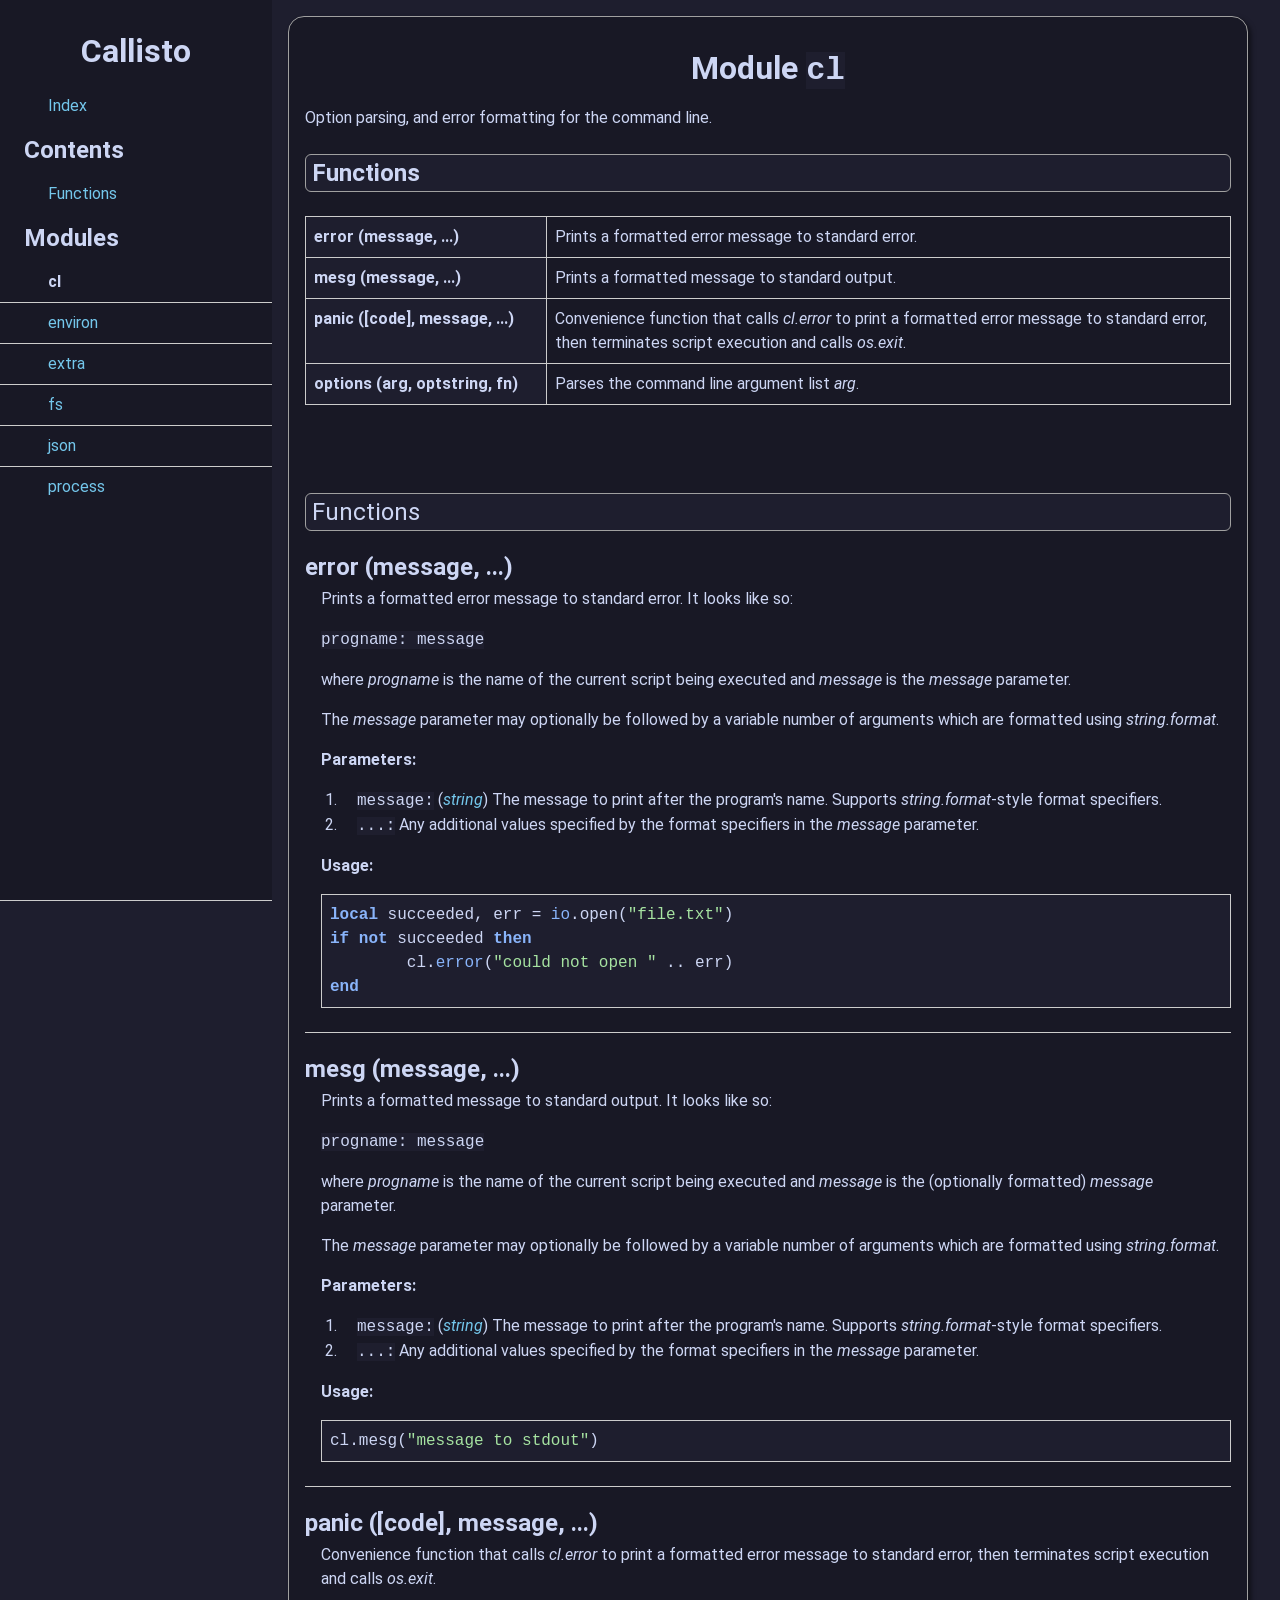
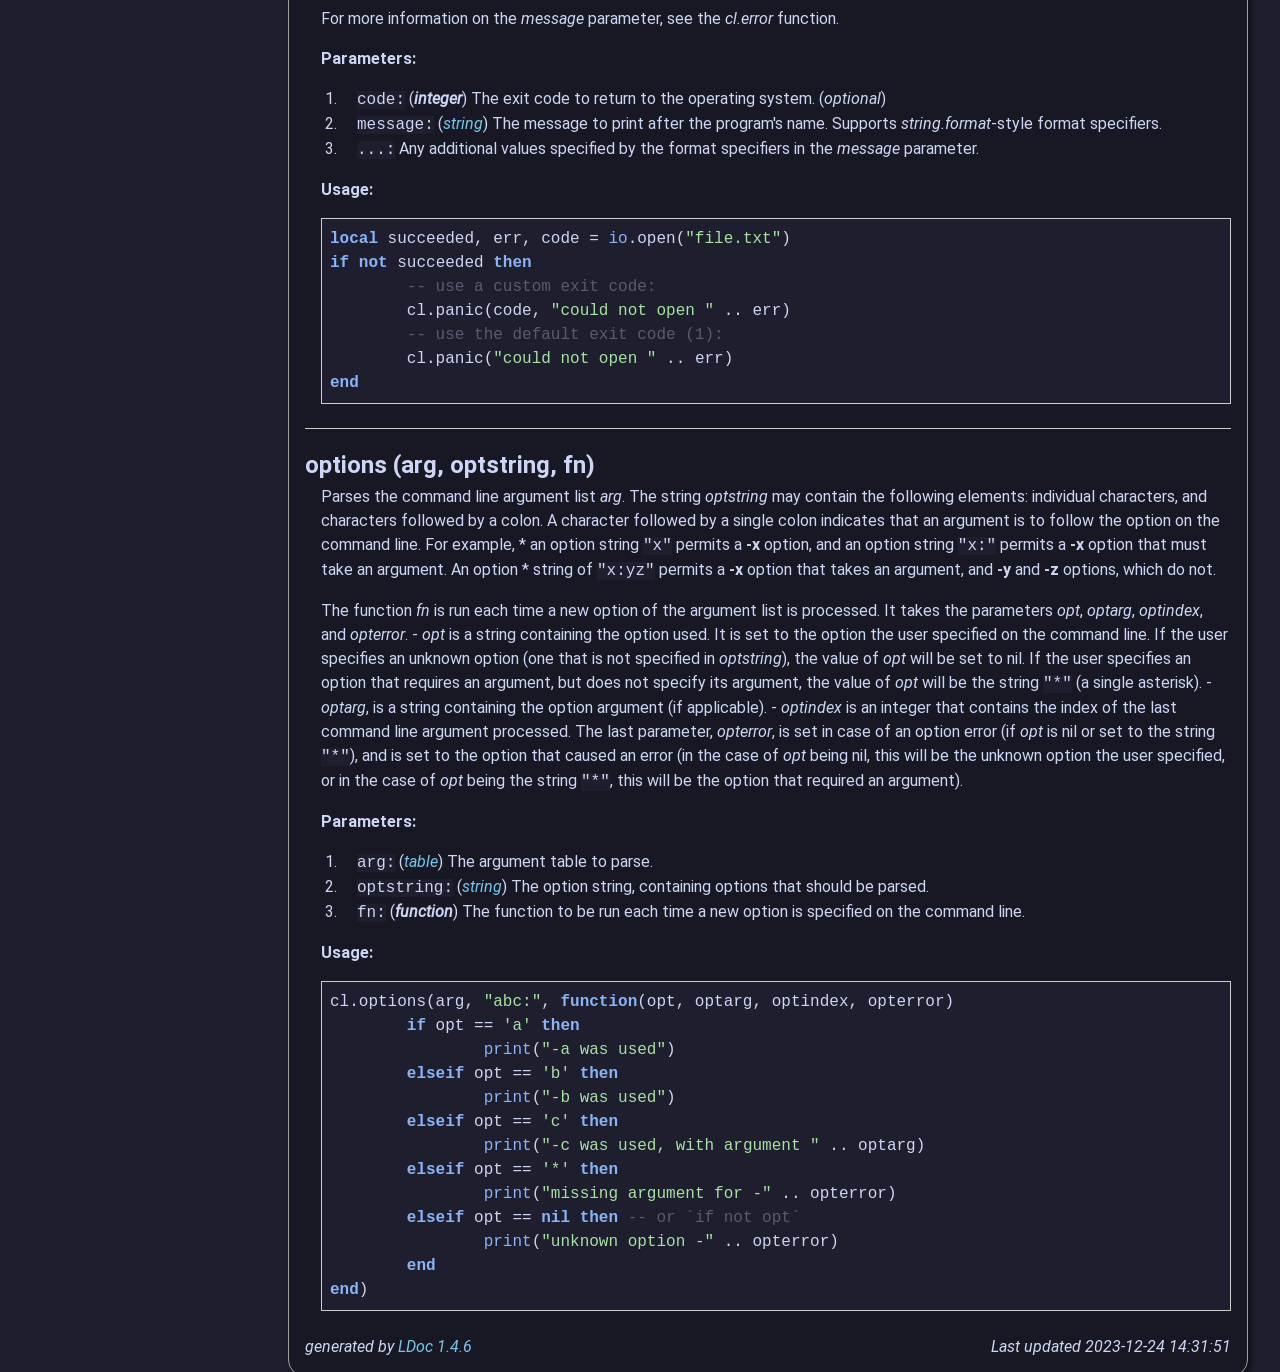
==== doc/modules/cl.html @ 809450e4 "add generated documentation" ====
<!DOCTYPE html PUBLIC "-//W3C//DTD XHTML 1.0 Strict//EN"
   "http://www.w3.org/TR/xhtml1/DTD/xhtml1-strict.dtd">
<html>
<meta http-equiv="Content-Type" content="text/html; charset=UTF-8"/>
<head>
    <title>Callisto library documentation</title>
    <link rel="stylesheet" href="../ldoc.css" type="text/css" />
</head>
<body>

<div id="container">

<div id="product">
	<div id="product_logo"></div>
	<div id="product_name"><big><b></b></big></div>
	<div id="product_description"></div>
</div> <!-- id="product" -->


<div id="main">


<!-- Menu -->

<div id="navigation">
<br/>
<h1>Callisto</h1>

<ul>
  <li><a href="../index.html">Index</a></li>
</ul>

<h2>Contents</h2>
<ul>
<li><a href="#Functions">Functions</a></li>
</ul>


<h2>Modules</h2>
<ul class="nowrap">
  <li><strong>cl</strong></li>
  <li><a href="../modules/environ.html">environ</a></li>
  <li><a href="../modules/extra.html">extra</a></li>
  <li><a href="../modules/fs.html">fs</a></li>
  <li><a href="../modules/json.html">json</a></li>
  <li><a href="../modules/process.html">process</a></li>
</ul>

</div>

<div id="content">

<h1>Module <code>cl</code></h1>
<p>Option parsing, and error formatting
 for the command line.</p>
<p>

</p>


<h2><a href="#Functions">Functions</a></h2>
<table class="function_list">
	<tr>
	<td class="name" nowrap><a href="#error">error (message, ...)</a></td>
	<td class="summary">Prints a formatted error message to standard error.</td>
	</tr>
	<tr>
	<td class="name" nowrap><a href="#mesg">mesg (message, ...)</a></td>
	<td class="summary">Prints a formatted message to standard output.</td>
	</tr>
	<tr>
	<td class="name" nowrap><a href="#panic">panic ([code], message, ...)</a></td>
	<td class="summary">Convenience function that calls <em>cl.error</em> to
 print a formatted error message to standard error,
 then terminates script execution and calls <em>os.exit</em>.</td>
	</tr>
	<tr>
	<td class="name" nowrap><a href="#options">options (arg, optstring, fn)</a></td>
	<td class="summary">Parses the command line argument list <em>arg</em>.</td>
	</tr>
</table>

<br/>
<br/>


    <h2 class="section-header "><a name="Functions"></a>Functions</h2>

    <dl class="function">
    <dt>
    <a name = "error"></a>
    <strong>error (message, ...)</strong>
    </dt>
    <dd>
    Prints a formatted error message to standard error.
 It looks like so:</p>

<p> <code>progname: message</code></p>

<p> where <em>progname</em> is the name of the current script
 being executed and <em>message</em> is the <em>message</em> parameter.</p>

<p> The <em>message</em> parameter may optionally be followed by
 a variable number of arguments which are formatted
 using <em>string.format</em>.


    <h3>Parameters:</h3>
    <ul>
        <li><span class="parameter">message</span>
            <span class="types"><a class="type" href="https://www.lua.org/manual/5.2/manual.html#6.4">string</a></span>
         The message to print after the program's name. Supports <em>string.format</em>-style format specifiers.
        </li>
        <li><span class="parameter">...</span>
         Any additional values specified by the format specifiers in the <em>message</em> parameter.
        </li>
    </ul>




    <h3>Usage:</h3>
    <ul>
        <pre class="example"><span class="keyword">local</span> succeeded, err = <span class="global">io</span>.open(<span class="string">"file.txt"</span>)
<span class="keyword">if</span> <span class="keyword">not</span> succeeded <span class="keyword">then</span>
	cl.<span class="global">error</span>(<span class="string">"could not open "</span> .. err)
<span class="keyword">end</span></pre>
    </ul>

</dd>
    <dt>
    <a name = "mesg"></a>
    <strong>mesg (message, ...)</strong>
    </dt>
    <dd>
    Prints a formatted message to standard output.
 It looks like so:</p>

<p> <code>progname: message</code></p>

<p> where <em>progname</em> is the name of the current script
 being executed and <em>message</em> is the (optionally
 formatted) <em>message</em> parameter.</p>

<p> The <em>message</em> parameter may optionally be followed by
 a variable number of arguments which are formatted
 using <em>string.format</em>.


    <h3>Parameters:</h3>
    <ul>
        <li><span class="parameter">message</span>
            <span class="types"><a class="type" href="https://www.lua.org/manual/5.2/manual.html#6.4">string</a></span>
         The message to print after the program's name. Supports <em>string.format</em>-style format specifiers.
        </li>
        <li><span class="parameter">...</span>
         Any additional values specified by the format specifiers in the <em>message</em> parameter.
        </li>
    </ul>




    <h3>Usage:</h3>
    <ul>
        <pre class="example">cl.mesg(<span class="string">"message to stdout"</span>)</pre>
    </ul>

</dd>
    <dt>
    <a name = "panic"></a>
    <strong>panic ([code], message, ...)</strong>
    </dt>
    <dd>
    Convenience function that calls <em>cl.error</em> to
 print a formatted error message to standard error,
 then terminates script execution and calls <em>os.exit</em>. </p>

<p> For more information on the <em>message</em> parameter,
 see the <em>cl.error</em> function.


    <h3>Parameters:</h3>
    <ul>
        <li><span class="parameter">code</span>
            <span class="types"><span class="type">integer</span></span>
         The exit code to return to the operating system.
         (<em>optional</em>)
        </li>
        <li><span class="parameter">message</span>
            <span class="types"><a class="type" href="https://www.lua.org/manual/5.2/manual.html#6.4">string</a></span>
         The message to print after the program's name. Supports <em>string.format</em>-style format specifiers.
        </li>
        <li><span class="parameter">...</span>
         Any additional values specified by the format specifiers in the <em>message</em> parameter.
        </li>
    </ul>




    <h3>Usage:</h3>
    <ul>
        <pre class="example"><span class="keyword">local</span> succeeded, err, code = <span class="global">io</span>.open(<span class="string">"file.txt"</span>)
<span class="keyword">if</span> <span class="keyword">not</span> succeeded <span class="keyword">then</span>
	<span class="comment">-- use a custom exit code:
</span>	cl.panic(code, <span class="string">"could not open "</span> .. err)
	<span class="comment">-- use the default exit code (1):
</span>	cl.panic(<span class="string">"could not open "</span> .. err)
<span class="keyword">end</span></pre>
    </ul>

</dd>
    <dt>
    <a name = "options"></a>
    <strong>options (arg, optstring, fn)</strong>
    </dt>
    <dd>
    Parses the command line argument list <em>arg</em>.
 The string <em>optstring</em> may contain the following elements:
 individual characters, and characters followed by a colon.
 A character followed by a single colon indicates that an
 argument is to follow the option on the command line. For
 example, * an option string <code>&quot;x&quot;</code> permits a <strong>-x</strong> option,
 and an option string <code>&quot;x:&quot;</code> permits a <strong>-x</strong> option that
 must take an argument. An option * string of <code>&quot;x:yz&quot;</code> permits
 a <strong>-x</strong> option that takes an argument, and <strong>-y</strong> and <strong>-z</strong>
 options, which do not.</p>

<p> The function <em>fn</em> is run each time a new option of the argument
 list is processed. It takes the parameters <em>opt</em>, <em>optarg</em>,
 <em>optindex</em>, and <em>opterror</em>.
 - <em>opt</em> is a string containing the option used. It is set
 to the option the user specified on the command line.
 If the user specifies an unknown option (one that is
 not specified in <em>optstring</em>), the value of <em>opt</em> will
 be set to nil. If the user specifies an option that
 requires an argument, but does not specify its argument,
 the value of <em>opt</em> will be the string <code>&quot;*&quot;</code> (a single
 asterisk).
 - <em>optarg</em>, is a string containing the option argument
 (if applicable).
 - <em>optindex</em> is an integer that contains the index of the
 last command line argument processed. The last parameter,
 <em>opterror</em>, is set in case of an option error (if <em>opt</em>
 is nil or set to the string <code>&quot;*&quot;</code>), and is set to the
 option that caused an error (in the case of <em>opt</em> being
 nil, this will be the unknown option the user specified,
 or in the case of <em>opt</em> being the string <code>&quot;*&quot;</code>, this
 will be the option that required an argument).


    <h3>Parameters:</h3>
    <ul>
        <li><span class="parameter">arg</span>
            <span class="types"><a class="type" href="https://www.lua.org/manual/5.2/manual.html#6.5">table</a></span>
         The argument table to parse.
        </li>
        <li><span class="parameter">optstring</span>
            <span class="types"><a class="type" href="https://www.lua.org/manual/5.2/manual.html#6.4">string</a></span>
         The option string, containing options that should be parsed.
        </li>
        <li><span class="parameter">fn</span>
            <span class="types"><span class="type">function</span></span>
         The function to be run each time a new option is specified on the command line.
        </li>
    </ul>




    <h3>Usage:</h3>
    <ul>
        <pre class="example">cl.options(arg, <span class="string">"abc:"</span>, <span class="keyword">function</span>(opt, optarg, optindex, opterror)
	<span class="keyword">if</span> opt == <span class="string">'a'</span> <span class="keyword">then</span>
		<span class="global">print</span>(<span class="string">"-a was used"</span>)
	<span class="keyword">elseif</span> opt == <span class="string">'b'</span> <span class="keyword">then</span>
		<span class="global">print</span>(<span class="string">"-b was used"</span>)
	<span class="keyword">elseif</span> opt == <span class="string">'c'</span> <span class="keyword">then</span>
		<span class="global">print</span>(<span class="string">"-c was used, with argument "</span> .. optarg)
	<span class="keyword">elseif</span> opt == <span class="string">'*'</span> <span class="keyword">then</span>
		<span class="global">print</span>(<span class="string">"missing argument for -"</span> .. opterror)
	<span class="keyword">elseif</span> opt == <span class="keyword">nil</span> <span class="keyword">then</span> <span class="comment">-- or `<code>if not opt</code>`
</span>		<span class="global">print</span>(<span class="string">"unknown option -"</span> .. opterror)
	<span class="keyword">end</span>
<span class="keyword">end</span>)</pre>
    </ul>

</dd>
</dl>


</div> <!-- id="content" -->
</div> <!-- id="main" -->
<div id="about">
<i>generated by <a href="http://github.com/stevedonovan/LDoc">LDoc 1.4.6</a></i>
<i style="float:right;">Last updated 2023-12-24 14:31:51 </i>
</div> <!-- id="about" -->
</div> <!-- id="container" -->
</body>
</html>
---- doc/ldoc.css ----
/* BEGIN RESET
Copyright (c) 2010, Yahoo! Inc. All rights reserved.
Code licensed under the BSD License:
http://developer.yahoo.com/yui/license.html
version: 2.8.2r1
*/
html { color: #FFF; background: #FFF; } body,div,dl,dt,dd,ul,ol,li,h1,h2,h3,h4,h5,h6,pre,code,form,fieldset,legend,input,button,textarea,p,blockquote,th,td { margin: 0; padding: 0; } table { border-collapse: collapse; border-spacing: 0; } fieldset,img { border: 0; } address,caption,cite,code,dfn,em,strong,th,var,optgroup { font-style: inherit; font-weight: inherit; } del,ins { text-decoration: none; } li { list-style: bullet; margin-left: 20px; } caption,th { text-align: left; } h1,h2,h3,h4,h5,h6 { font-size: 100%; font-weight: bold; } q:before,q:after { content: ""; } abbr,acronym { border: 0; font-variant: normal; } sup { vertical-align: baseline; } sub { vertical-align: baseline; } legend { color: #000; } input,button,textarea,select,optgroup,option { font-family: inherit; font-size: inherit; font-style: inherit; font-weight: inherit; } input,button,textarea,select { font-size:100%; }

/* END RESET */

/*
 * LDoc styles customized for Callisto
 * Original style taken from Lua4z
 */

@media screen {
  html {
    margin: 0;
	color: #cdd6f4;
    background-color: #1e1e2e; /* Fills the page */
    position: relative; /* Fix for absolute positioning */
  }
  body {
    position: relative;
  }
}

body {
  margin: 0;
  font-size: 1em;
  line-height: 1.5em;
}

#container {
  position: relative;
  padding: 1em;
  background-color: #181825;
}

code,
tt,
span.parameter {
  font-family: "Andale Mono", "Lucida Console", monospace;
  background-color: #1e1e2e;
}

span.parameter:after {
  content: ":";
}

span.types:before {
  content: "(";
}

span.types:after {
  content: ")";
}

.type {
  font-weight: bold;
  font-style: italic;
}

p,
td,
th {
  font-size: 1em;
}

p,
ul {
  margin: 1em 0 0 0;
}

strong {
  font-weight: bold;
}

em,
var {
  font-style: italic;
}

var {
  color: #606060;
}

h1 {
  font-size: 2em;
  line-height: 1.2em;
  font-weight: bold;
  margin: 0.25em 0 0.5em 0;
  text-align: center;
}

h2,
h3,
h4 {
  margin: 1em 0 1em 0;
}

h2 {
  font-weight: normal;
  font-size: 1.5em;
  padding: 0.25em;
  background-color: #1e1e2e;
  border-radius: 0.25em;
  border: 1px solid #A0A0A0;
}

h3 {
  font-size: 1.2em;
}

h4 {
  font-size: 1em;
}

a:link {
  font-weight: normal;
  color: #004080;
  text-decoration: none;
}

a:visited {
  font-weight: normal;
  color: #006699;
  text-decoration: none;
}

a:link:hover {
  text-decoration: underline;
}

hr {
  color:#cccccc;
  background: #00007F;
  height: 1px;
}

blockquote {
  padding-left: 3em;
  border-left: 1px solid #CCCCCC;
}

ul {
  list-style-type: square;
}

li {
  padding-left: 1em;
}

p.name {
  font-family: "Andale Mono", monospace;
  padding-top: 1em;
}

pre.example,
pre {
  background-color: #1e1e2e;
  border: 1px solid #CCCCCC;
  padding: 0.5em;
  margin: 1em 0 0.5em 0;
  font-family: "Andale Mono", "Lucida Console", monospace;
  overflow: auto;
}

table.index {
  border: 1px solid #00007F;
}

table.index td {
  text-align: left;
  vertical-align: top;
}

#product a {
  outline: 0
}

#product {
  text-align: center;
  margin-top: 0.5em;
}

#product_name {
  font-size: 2em;
  margin: 0.5em 0 0.5em 0;
  font-weight: bold;
}

#main {
  background-color: #181825;
}

#navigation {
  margin: 1em -1em 1em -1em;
  background-color: #181825;
  overflow: visible;
  border-bottom: 1px solid #CCCCCC;
}

#navigation h2 {
  background-color: #181825;
  font-size: 1em;
  color: #cdd6f4;
  text-align: left;
  padding: 0.5em 0.5em 0.5em 1em;
  border: none;
  border-radius: 0;
  margin: 0;
}

#navigation ul {
  list-style-type: none;
  margin: 0;
}

#navigation ul ul {
  margin-top: 0.5em;
}

#navigation li {
  display: block;
  border-top: 1px solid #CCCCCC;
  padding: 0.5em 0.5em 0.5em 3em;
  margin: 0;
}

#navigation li li {
  border: none;
  padding: 0 0 0.5em 1em;
}

#content {
  padding: 0;
  background-color: #181825;
}

#footer {
  margin: 1em;
  color: #909090;
}

/* Mark item as Lua4z-only */
span.lua4z-only {
  position: relative;
}

span.lua4z-only:before {
  content: "z";
  line-height: 1.3em;
  font-size: 1em;
  float: right;
  display: inline-block;
  text-align: center;
  height: 1.5em;
  width: 1.5em;
  font-weight: bold;
  background-color: #00007F;
  border-radius: 0.75em;
  color: #cdd6f4;
}

/* If the span is a child of a paragraph, do not float right */
p > span.lua4z-only:before {
  float: none;
}

span.lua4z-only:hover {
  cursor: default;
}

span.module-std:before,
span.module-ext:before {
  color: #909090;
  float: right;
}

span.module-std:before {
  content: "std";
}

span.module-ext:before {
  content: "ext";
}

/* Introduce curved border around body */
@media only screen and (min-width: 30em) {
  body {
    margin: 1em;
  }
  #container {
    border: solid #A0A0A0 1px;
    border-radius: 1em;
    box-shadow: 3px 3px 5px rgba(0, 0, 0, 0.5);
  }
}

/* Pop out navigation as left sidebar */
@media only screen and (min-width: 50em) {
  body {
    margin-left: 18em;
  }
  #navigation {
    position: fixed;
    z-index: 10;
    top: 0;
    left: 0;
    padding: 0;
    margin: 0;
    width: 17em;
    overflow-y: scroll;
    -webkit-overflow-scrolling: touch; /* Enable inertial scrolling on iOS */
    height: 100vh;
  }
  #navigation h2 {
    border: none;
    margin: 0;
    border-radius: 0;
  }
  #navigation > ul > li:first-child {
    border-top: none;
  }
  #navigation * {
    -webkit-transform: translate3d(0, 0, 0);
  }
}

/* Railroad syntax diagram heading */
p.ebnf-symbol {
  font-size: 1.5em;
  margin: 1em 0 1em 0;
  font-weight: bold;
}

/* Limit maximum width of body */
@media only screen and (min-width: 80em) {
  body {
    max-width: 60em;
  }
}

/* Center body on wide screens, pop out sidebars */
@media only screen and (min-width: 100em) {
  body {
    margin-left: auto;
    margin-right: auto;
  }
  .sidebar {
    display: block;
    float: right;
    clear: both;
    top: -2em;
    padding: 0.5em;
    position: relative;
    margin: 0 -19em 0 0 ;
    width: 15em;
    background-color: #EFF2B9;
    border: solid #A0A0A0 1px;
    box-shadow: 3px 3px 5px rgba(0, 0, 0, 0.5);
  }
}

a[href] {
  color: #74c7ec;
}

@media print {
  body {
    font-size: 11pt;
  }

  a {
    color: #cdd6f4;
  }

  a[href] {
    font-weight: bold;
    color: #cdd6f4;
  }

  h2 {
    border: none;
    border-radius: 0;
    padding: 0;
    border-bottom: 0.5pt solid #CCCCCC;
    padding-bottom: 0.2em;
  }

  #main {
    background-color: #ffffff;
    border-left: 0px;
  }

  #container {
  }

  #navigation {
    display: none;
  }

  pre {
    border-width: 0.5pt;
  }

  pre.example {
    font-family: "Andale Mono", monospace;
    font-size: 10pt;
    page-break-inside: avoid;
  }

  span.lua4z-only:before {
    color: #000000;
    border: 1px solid #000000;
  }
}

table.module_list,
table.function_list {
  border: 1px solid #CCCCCC;
  border-collapse: collapse;
}

table.module_list td,
table.function_list td {
  border: 1px solid #CCCCCC;
  padding: 0.5em;
}

table.module_list td.name {
  background-color: #1e1e2e;
  min-width: 14em;
}

table.function_list td.name {
  background-color: #1e1e2e;
  min-width: 14em;
}

table.module_list td.summary,
table.function_list td.summary {
  width: 100%;
}

dl.table dt,
dl.function dt {
  border-top: 1px solid #CCCCCC;
  padding-top: 1em;
  font-size: 1.5em;
}

/* Suppress top border and top padding on first item */
dl.table dt:first-child,
dl.function dt:first-child {
  border-top: none;
  padding-top: 0;
}

dl.table dd,
dl.function dd {
  padding-bottom: 1em;
  margin: 0.5em 0 0 1em;
}

dl.table h3,
dl.function h3 {
  font-size: 1em;
}

ul.nowrap {
  overflow: auto;
}

/* Stop sublists from having initial vertical space */
ul ul,
ol ul,
ol ol,
ul ol {
  margin-top: 0;
}

/* Styles for prettification of source */
pre .comment {
  color: #585b70;
}

pre .constant {
  color: #fab387;
}

pre .escape {
  color: #844631;
}

pre .keyword {
  color: #89b4fa;
  font-weight: bold;
}

pre .library {
  color: #0e7c6b;
}

pre .marker {
  color: #512b1e;
  background: #fedc56;
 font-weight: bold;
}

pre .string {
  color: #a6e3a1;
}

pre .number {
  color: #fab387;
}

pre .operator {
  color: #89b4fa;
  font-weight: bold;
}

pre .preprocessor,
pre .prepro {
  color: #a33243;
}

pre .global {
  color: #89b4fa;
}

pre .prompt {
  color: #558817;
}

pre .url {
  color: #272fc2;
  text-decoration: underline;
}

/* Markdown content style */

table {
  width: 100%;
  border-collapse: collapse;
  margin: 1em 0 1em 0;
}

td,
th,
caption {
  border: 1px solid #CCCCCC;
  padding: 0.5em;
}

caption {
  background-color:  #D0D0FF;
  border-bottom: none;
}

td {
  vertical-align: top;
}

th {
  vertical-align: bottom;
  background-color:  #EEEEFF;
}

/* Miscellaneous */

span.highlight {
  background-color: #FFFF00;
  padding: 0 0.1em 0 0.1em;
}

span.annotation {
  background-color: #00FF00;
  padding: 0 0.1em 0 0.1em;
}

/* License styles */

/* The license.md source file contains the empty element */
/* <div class="license-start"></div> */
/* to trigger the following style */
/* Indent paragraphs in license */
.license-start ~ p {
  margin-left: 3em;
}
/* <div class="license-end"></div> */
/* resets the indent */
.license-end ~ p {
  margin-left: 0;
}

span.license-clause-marker,
span.license-sub-clause-marker,
span.license-recital-marker {
  float: left;
}

span.license-clause-marker + span,
span.license-recital-marker + span {
  display: block;
  margin-left: 3em;
}

h2 span.license-clause-marker + span,
h3 span.license-clause-marker + span {
  margin-left: 2.5em;
}

span.license-sub-clause-marker {
  float: left;
  margin-left: 3em;
}

span.license-sub-clause-marker + span {
  display: block;
  margin-left: 6em;
}

@font-face {
  font-family: "Roboto";
  font-style:  normal;
  font-weight: 400;
  font-display: swap;
  src: url("Roboto-Regular.ttf");
}
@font-face {
  font-family: "Roboto";
  font-style:  italic;
  font-weight: 400;
  font-display: swap;
  src: url("Roboto-Italic.ttf");
}

@font-face {
  font-family: "Roboto";
  font-style:  normal;
  font-weight: bold;
  font-display: swap;
  src: url("Roboto-Bold.ttf");
}

body,
span.annotation {
	font-family: "Roboto";
}

.name a {
	color: #cdd6f4;
	font-weight: bold;
}

h2 > a[href],
#navigation h2 {
	color: #cdd6f4;
	font-size: x-large;
	font-weight: bold;
}
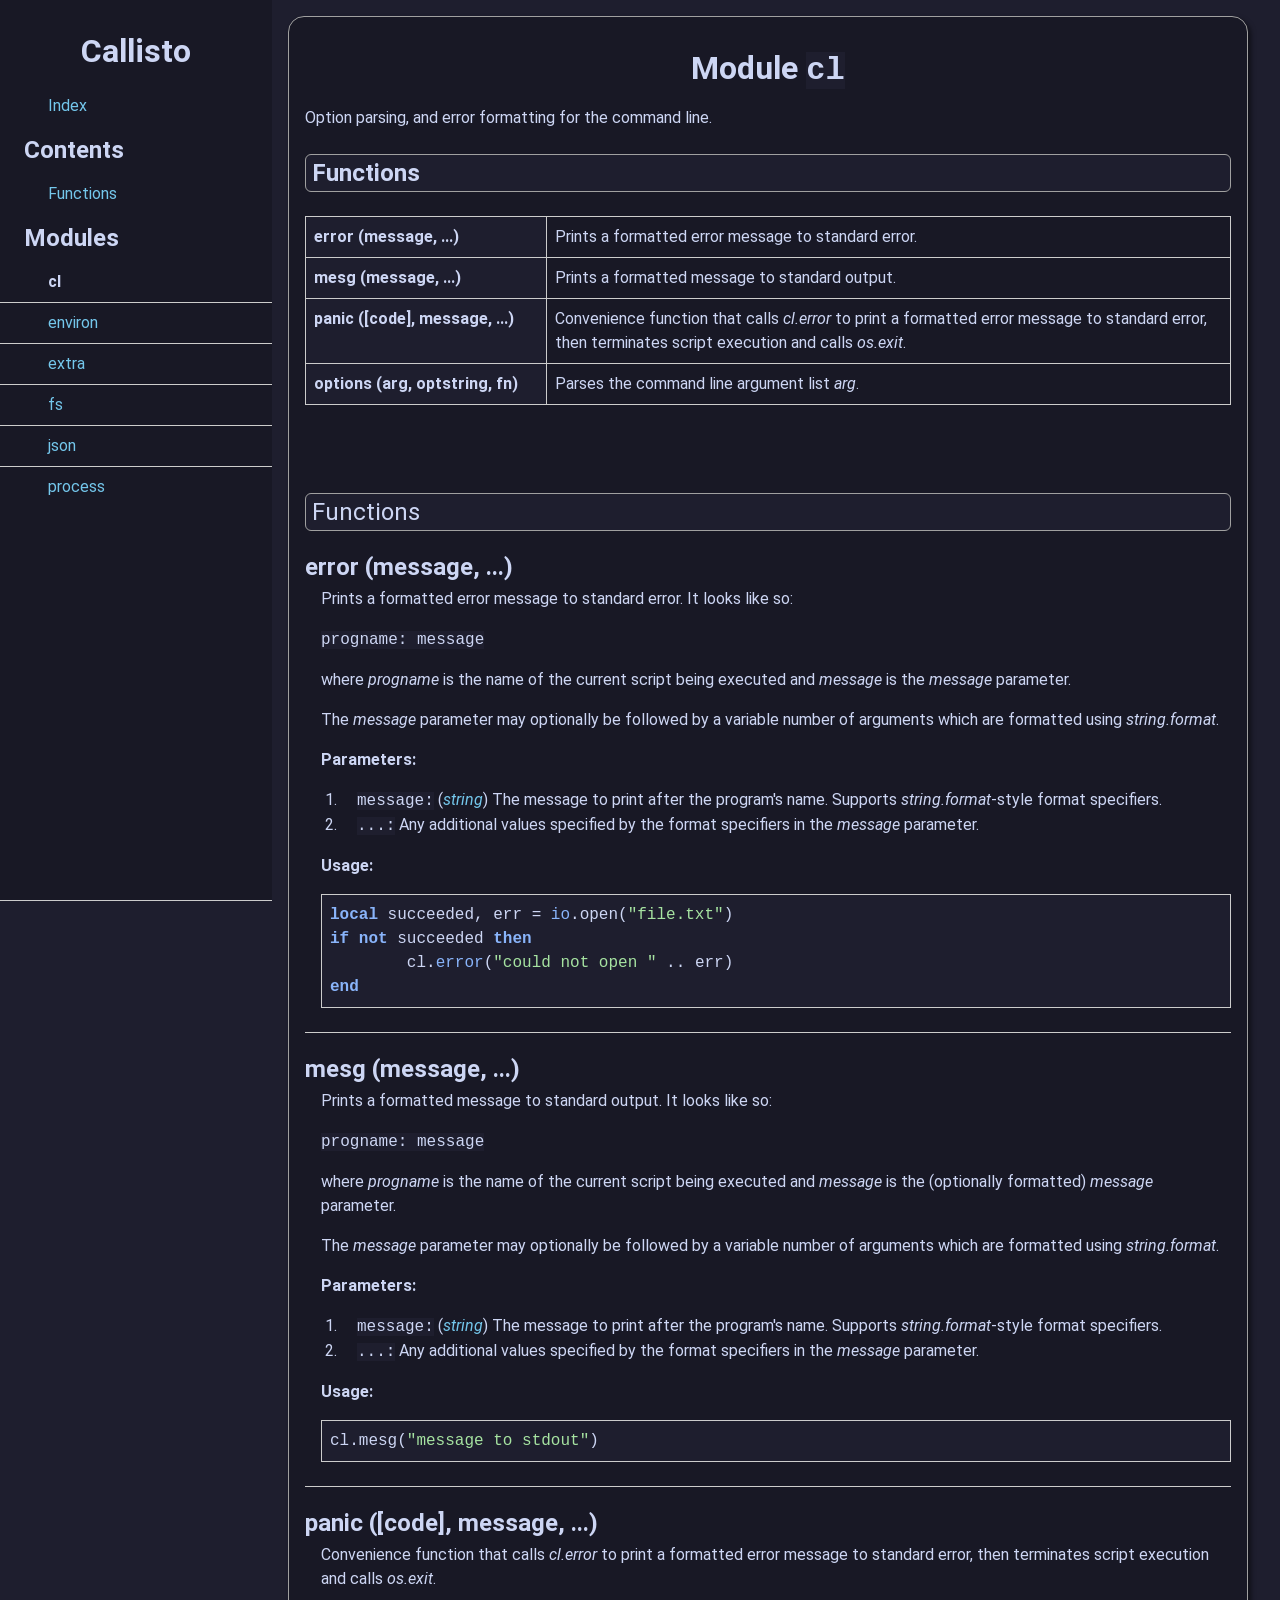
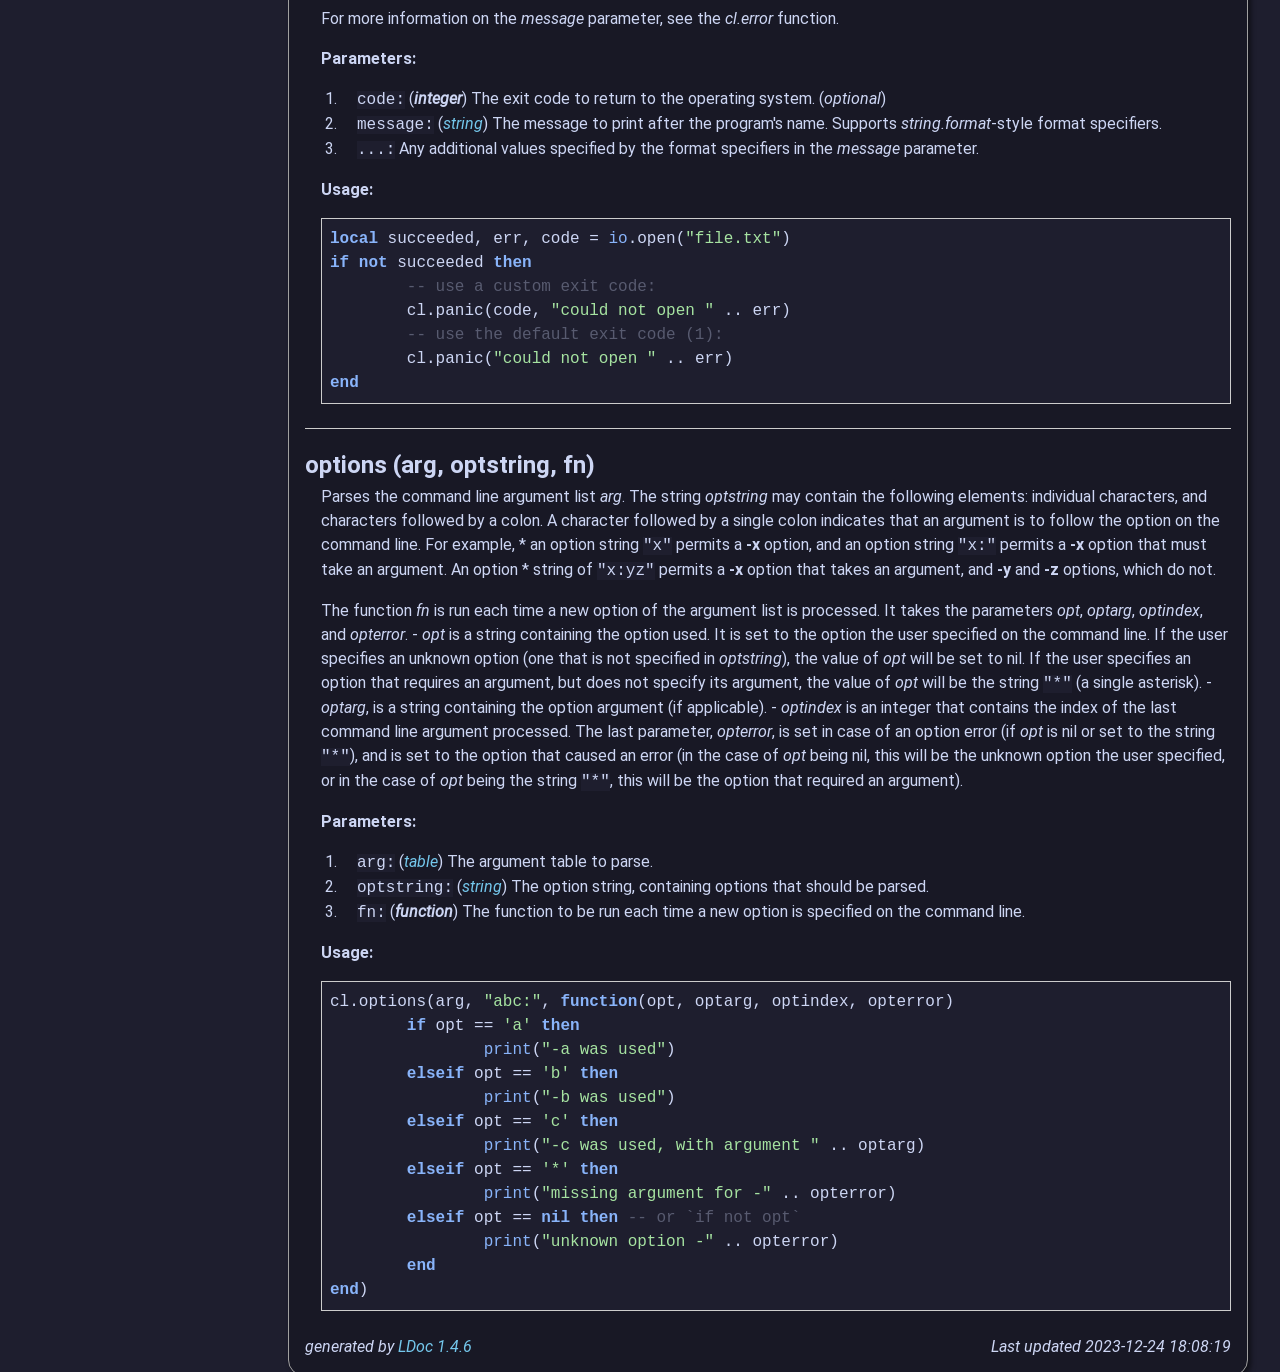
==== commit 45f992a8: "update docs" ====
--- a/doc/modules/cl.html
+++ b/doc/modules/cl.html
@@ -294,7 +294,7 @@
 </div> <!-- id="main" -->
 <div id="about">
 <i>generated by <a href="http://github.com/stevedonovan/LDoc">LDoc 1.4.6</a></i>
-<i style="float:right;">Last updated 2023-12-24 14:31:51 </i>
+<i style="float:right;">Last updated 2023-12-24 18:08:19 </i>
 </div> <!-- id="about" -->
 </div> <!-- id="container" -->
 </body>
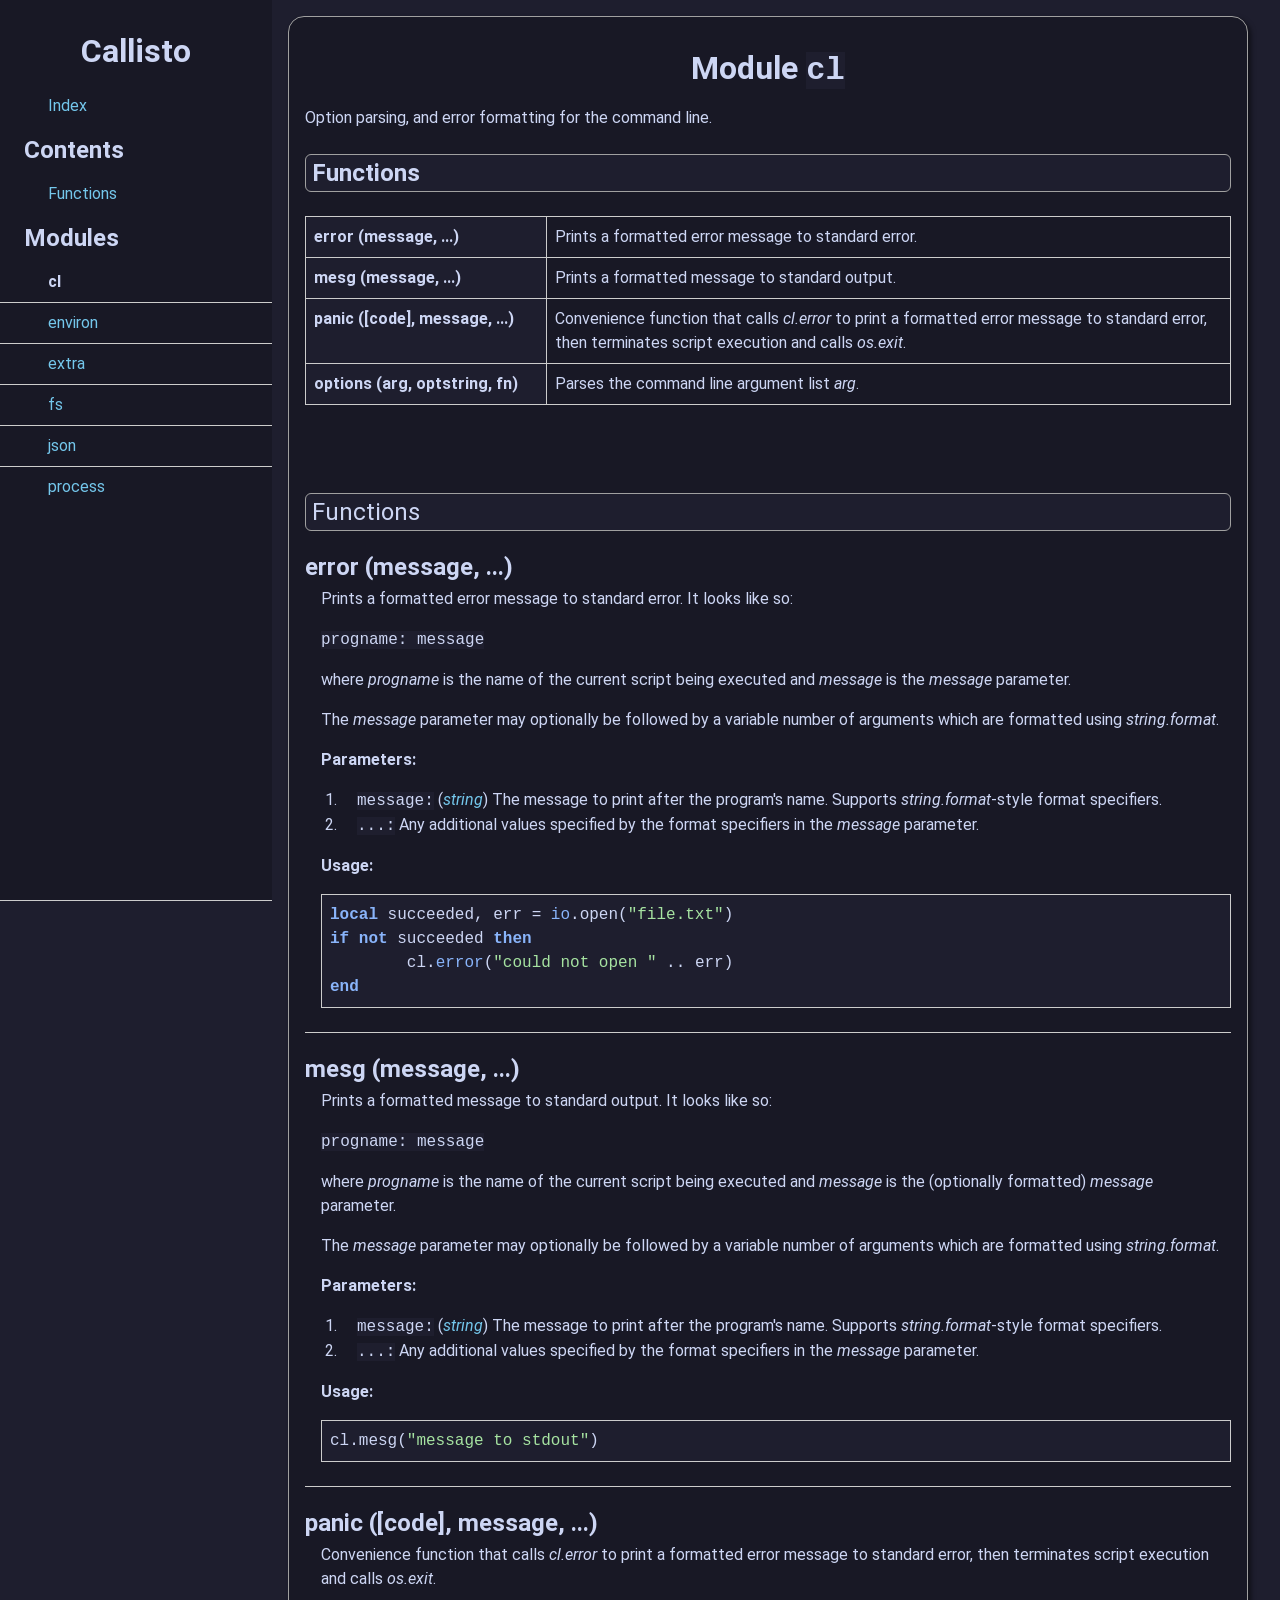
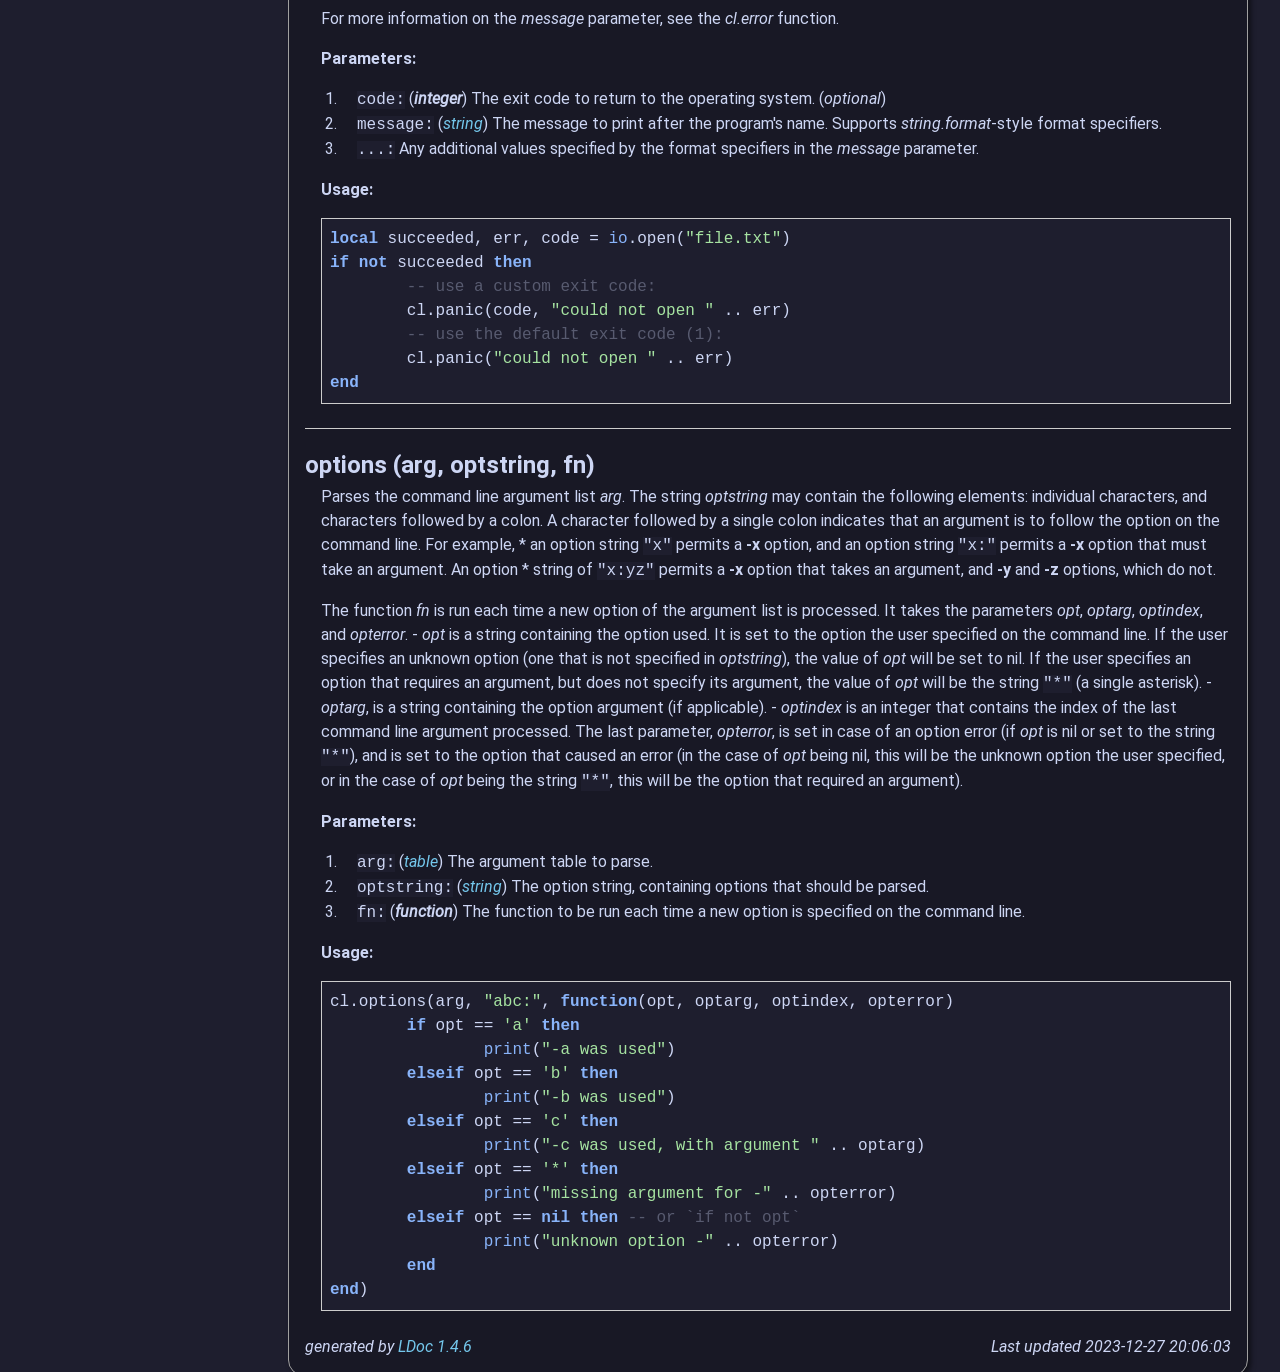
==== commit 58b039e2: "update doc" ====
--- a/doc/modules/cl.html
+++ b/doc/modules/cl.html
@@ -294,7 +294,7 @@
 </div> <!-- id="main" -->
 <div id="about">
 <i>generated by <a href="http://github.com/stevedonovan/LDoc">LDoc 1.4.6</a></i>
-<i style="float:right;">Last updated 2023-12-24 18:08:19 </i>
+<i style="float:right;">Last updated 2023-12-27 20:06:03 </i>
 </div> <!-- id="about" -->
 </div> <!-- id="container" -->
 </body>
